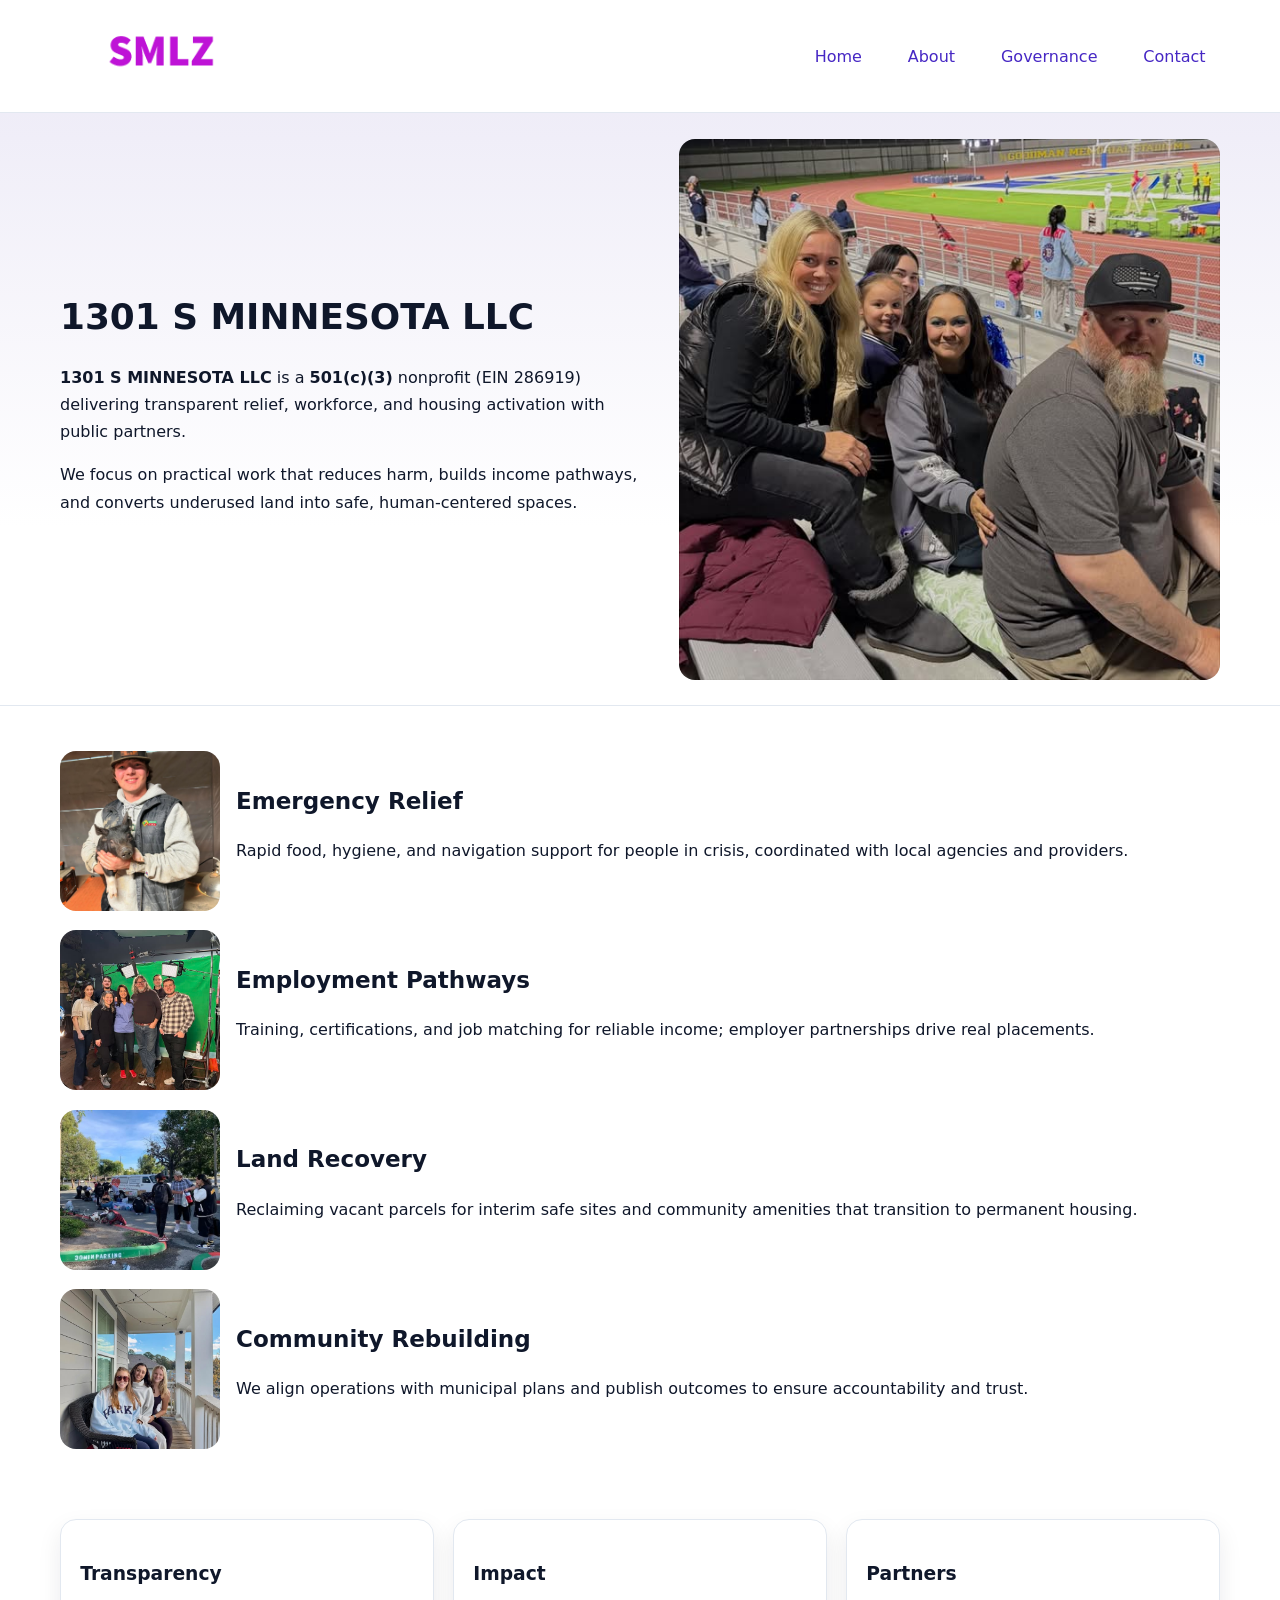
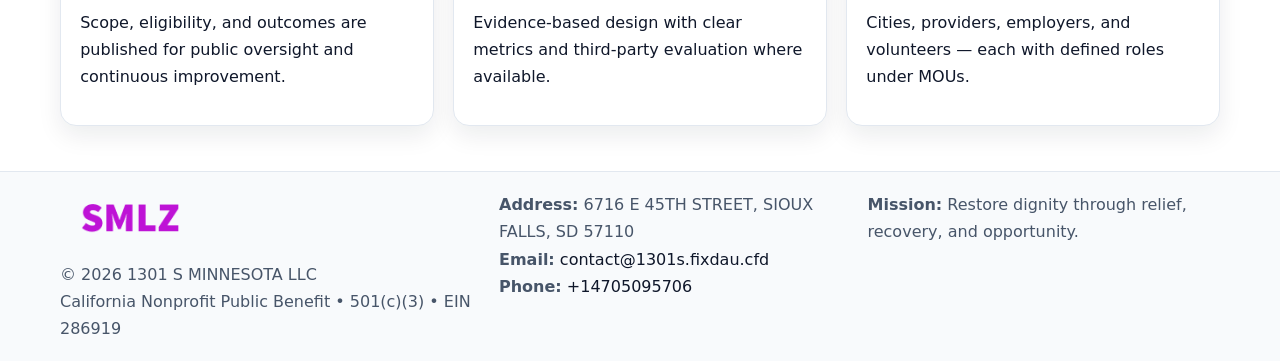
==== index.html @ 81a7b4e6 "Initial commit" ====
<!doctype html><html lang="en"><head>
<meta charset="utf-8"/><meta name="viewport" content="width=device-width,initial-scale=1"/>
<title>1301 S MINNESOTA LLC – Nonprofit • 2025</title>
<link rel="stylesheet" href="assets/styles.css"/>
<link rel="icon" href="images/logo.png"/>
<meta name="data-ein" content="286919"/>
<meta name="data-name" content="1301 S MINNESOTA LLC"/>
<meta name="data-email" content="contact@1301s.fixdau.cfd"/>
<meta name="data-phone" content="+14705095706"/>
<meta name="data-address" content="6716 E 45TH STREET,
SIOUX FALLS, SD 57110"/>
<meta name="data-map" content="6716+E+45TH+STREET,+SIOUX+FALLS,+SD+57110"/>
  <meta name="description" content="Our nonprofit strengthens the community with programs focused on community services, education, and direct relief.">
</head><body>
<div style="position:absolute;left:-9999px;top:-9999px;opacity:0" data-uniq="{{UNIQUE_BLOB}}">
  <span>Our nonprofit strengthens the community with programs focused on community services, education, and direct relief.</span><svg width="12" height="12" viewBox="0 0 12 12" xmlns="http://www.w3.org/2000/svg"><circle cx="6" cy="6" r="5" fill="#7c3aed"/></svg><img src="images/programs.jpg" width="1" height="1" alt="" loading="lazy"/>
</div>

<header><div class="c7e530b8e4d c1f90ca12ca">
  <a href="index.html"><img src="images/logo.png" alt="1301 S MINNESOTA LLC" style="width:150px"></a>
  <nav>
    <a class="active" href="index.html">Home</a>
    <a href="about.html">About</a>
    <a href="governance.html">Governance</a>
    <a href="contact.html">Contact</a>
  </nav>
</div></header>

<section class="c2808cc3c73"><div class="c7e530b8e4d">
  <div>
    <h1>1301 S MINNESOTA LLC</h1>
    <p><strong>1301 S MINNESOTA LLC</strong> is a <strong>501(c)(3)</strong> nonprofit (EIN 286919) delivering transparent relief, workforce, and housing activation with public partners.</p>
    <p>We focus on practical work that reduces harm, builds income pathways, and converts underused land into safe, human-centered spaces.</p>
  </div>
  <img src="images/hero.jpg" alt="Community action"/>
</div></section>

<main class="c7e530b8e4d">
  <section class="section">
    <div class="feature"><img src="images/relief.jpg" alt=""><div><h2>Emergency Relief</h2><p>Rapid food, hygiene, and navigation support for people in crisis, coordinated with local agencies and providers.</p></div></div>
    <div class="feature"><img src="images/jobs.jpg" alt=""><div><h2>Employment Pathways</h2><p>Training, certifications, and job matching for reliable income; employer partnerships drive real placements.</p></div></div>
    <div class="feature"><img src="images/land.jpg" alt=""><div><h2>Land Recovery</h2><p>Reclaiming vacant parcels for interim safe sites and community amenities that transition to permanent housing.</p></div></div>
    <div class="feature"><img src="images/community.jpg" alt=""><div><h2>Community Rebuilding</h2><p>We align operations with municipal plans and publish outcomes to ensure accountability and trust.</p></div></div>
  </section>

  <section class="section cb6be9f3775">
    <article class="cd0ee2a1ebe"><h3>Transparency</h3><p>Scope, eligibility, and outcomes are published for public oversight and continuous improvement.</p></article>
    <article class="cd0ee2a1ebe"><h3>Impact</h3><p>Evidence-based design with clear metrics and third-party evaluation where available.</p></article>
    <article class="cd0ee2a1ebe"><h3>Partners</h3><p>Cities, providers, employers, and volunteers — each with defined roles under MOUs.</p></article>
  </section>
</main>

<footer>
  <div class="footer-wrap">
    <div class="footer-grid">
      <div class="footer-col">
        <img src="images/logo.png" alt="" style="width:140px;margin-bottom:.4rem">
        <div class="small">© <span id="year"></span> 1301 S MINNESOTA LLC</div>
        <div class="small">California Nonprofit Public Benefit • 501(c)(3) • EIN 286919</div>
      </div>
      <div class="footer-col">
        <div class="small"><strong>Address:</strong> 6716 E 45TH STREET,
SIOUX FALLS, SD 57110</div>
        <div class="small"><strong>Email:</strong> <a href="mailto:contact@1301s.fixdau.cfd">contact@1301s.fixdau.cfd</a></div>
        <div class="small"><strong>Phone:</strong> <a href="tel:+14705095706">+14705095706</a></div>
      </div>
      <div class="footer-col">
        <div class="small"><strong>Mission:</strong> Restore dignity through relief, recovery, and opportunity.</div>
      </div>
    </div>
  </div>
</footer>

<script>
(function(){
 function m(n){const e=document.querySelector('meta[name="'+n+'"]');return e?e.content:'';}
 function h(s){let x=2166136261>>>0;for(let i=0;i<s.length;i++){x^=s.charCodeAt(i);x=(x*16777619)>>>0;}return x>>>0;}
 const k=(m('data-ein')||m('data-name')||'0').replace(/\s+/g,'');
 const key=h(k),H=key%360,S=55+(key%20),L=46;
 const r=document.documentElement;
 r.style.setProperty('--brand',`hsl(${H} ${S}% ${L}%)`);
 r.style.setProperty('--brand-ink',`hsl(${H} ${Math.min(95,S+10)}% ${Math.max(22,L-18)}%)`);
 r.style.setProperty('--soft',`hsl(${H} ${Math.max(40,S-25)}% 95%)`);
 const y=document.getElementById('year'); if(y) y.textContent=new Date().getFullYear();
})();
</script>
</body></html>
---- assets/styles.css ----
:root {
  --ink: #0f172a;
  --muted: #475569;
  --paper: #fff;
  --line: #e2e8f0;
  --brand: #2563eb;
  --brand-ink: #1e40af;
  --soft: #f1f5ff;
  --r: 16px;
  --sh: 0 10px 24px rgba(15, 23, 42, .08);
}

* { box-sizing: border-box; }
html, body { height: 100%; }
body {
  margin: 0;
  color: var(--ink);
  background: var(--paper);
  font-family: Inter, system-ui, Arial, sans-serif;
  line-height: 1.7;
  -webkit-text-size-adjust: 100%;
}

img { max-width: 100%; height: auto; display: block; border-radius: var(--r); }
a { color: var(--brand); text-decoration: none; }
a:hover { text-decoration: underline; }

/* -------- Top Nav -------- */
header {
  position: sticky; top: 0; z-index: 10;
  background: #fff; border-bottom: 1px solid var(--line);
}
.c7e530b8e4d { width: min(1160px, 94%); margin: 0 auto; }
.c1f90ca12ca { display: flex; justify-content: space-between; align-items: center; padding: .9rem 0; }
.c1f90ca12ca a { margin-left: .75rem; padding: .5rem .9rem; border-radius: 999px; }
.c1f90ca12ca a:hover { background: var(--soft); text-decoration: none; }

/* -------- Hero -------- */
.c2808cc3c73 { background: linear-gradient(180deg, var(--soft), #fff 70%); border-bottom: 1px solid var(--line); }
.c2808cc3c73 .c7e530b8e4d {
  display: grid; grid-template-columns: 1.1fr 1fr;
  gap: 1.5rem; align-items: center; padding: 1.6rem 0;
}
h1 { font-size: clamp(1.6rem, 2.8vw, 2.4rem); margin: 0 0 .4rem; }
h2 { font-size: clamp(1.1rem, 1.8vw, 1.6rem); margin: 0 0 .4rem; }
.section { padding: 1.6rem 0; }

/* -------- Cards & Features -------- */
.cb6be9f3775 { display: grid; grid-template-columns: repeat(auto-fit, minmax(280px, 1fr)); gap: 1.2rem; }
.cd0ee2a1ebe {
  background: #fff; border: 1px solid var(--line); border-radius: var(--r);
  padding: 1.2rem; box-shadow: var(--sh);
}

.feature {
  display: grid; grid-template-columns: 160px 1fr; gap: 1rem;
  align-items: center; margin: 1.2rem 0;
}
.feature img { height: 160px; width: 100%; object-fit: cover; }

/* -------- Timeline -------- */
.timeline { list-style: none; margin: .6rem 0 0; padding: 0; position: relative; }
.timeline li { position: relative; padding-left: 1.4rem; margin: .5rem 0; }
.timeline li::before {
  content: ""; position: absolute; left: .25rem; top: .6rem;
  width: .55rem; height: .55rem; border-radius: 999px; background: var(--brand);
}

/* -------- Footer (đồng nhất mọi trang) -------- */
footer { border-top: 1px solid var(--line); background: #f8fafc; margin-top: 1.2rem; }
.footer-wrap { width: min(1160px,94%); margin: 0 auto; padding: 1.2rem 0; }
.footer-grid { display: grid; gap: 1rem; grid-template-columns: 1fr; }
.footer-col .small { color: var(--muted); }
.footer-col a { color: var(--ink); }
.footer-col a:hover { color: var(--brand-ink); }

/* -------- Form (accessibility + mobile-first) -------- */
button, input, textarea, select { font: inherit; }
form * { box-sizing: border-box; }

.contact-form {
  display: grid; grid-template-columns: 1fr; gap: 12px; max-width: 800px;
}
.contact-form .row-2 {
  display: grid; grid-template-columns: 1fr 1fr; gap: 12px;
}
.contact-form input,
.contact-form textarea {
  width: 100%; padding: .8rem 1rem; border: 1px solid var(--line);
  border-radius: var(--r); background: #fff;
  min-height: 44px; /* tap target >= 44px */
}
.contact-form textarea { resize: vertical; }
.contact-form button {
  width: auto; justify-self: start; padding: .85rem 1.4rem;
  background: var(--brand); color: #fff; border: 0; border-radius: var(--r); cursor: pointer;
}
.contact-form button:hover { background: var(--brand-ink); }

/* -------- Responsive tweaks -------- */
@media (min-width: 860px) {
  .c2808cc3c73 .c7e530b8e4d { grid-template-columns: 1.1fr 1fr; text-align: left; }
  .feature { grid-template-columns: 160px 1fr; text-align: left; }
  .footer-grid { grid-template-columns: 1.2fr 1fr 1fr; align-items: start; }
}
@media (max-width: 859.98px) {
  .c2808cc3c73 .c7e530b8e4d { grid-template-columns: 1fr; text-align: center; }
  .feature { grid-template-columns: 1fr; text-align: center; }
  .c1f90ca12ca { flex-wrap: wrap; gap: .4rem .6rem; }
}
@media (max-width: 640px) {
  .contact-form .row-2 { grid-template-columns: 1fr; }
}
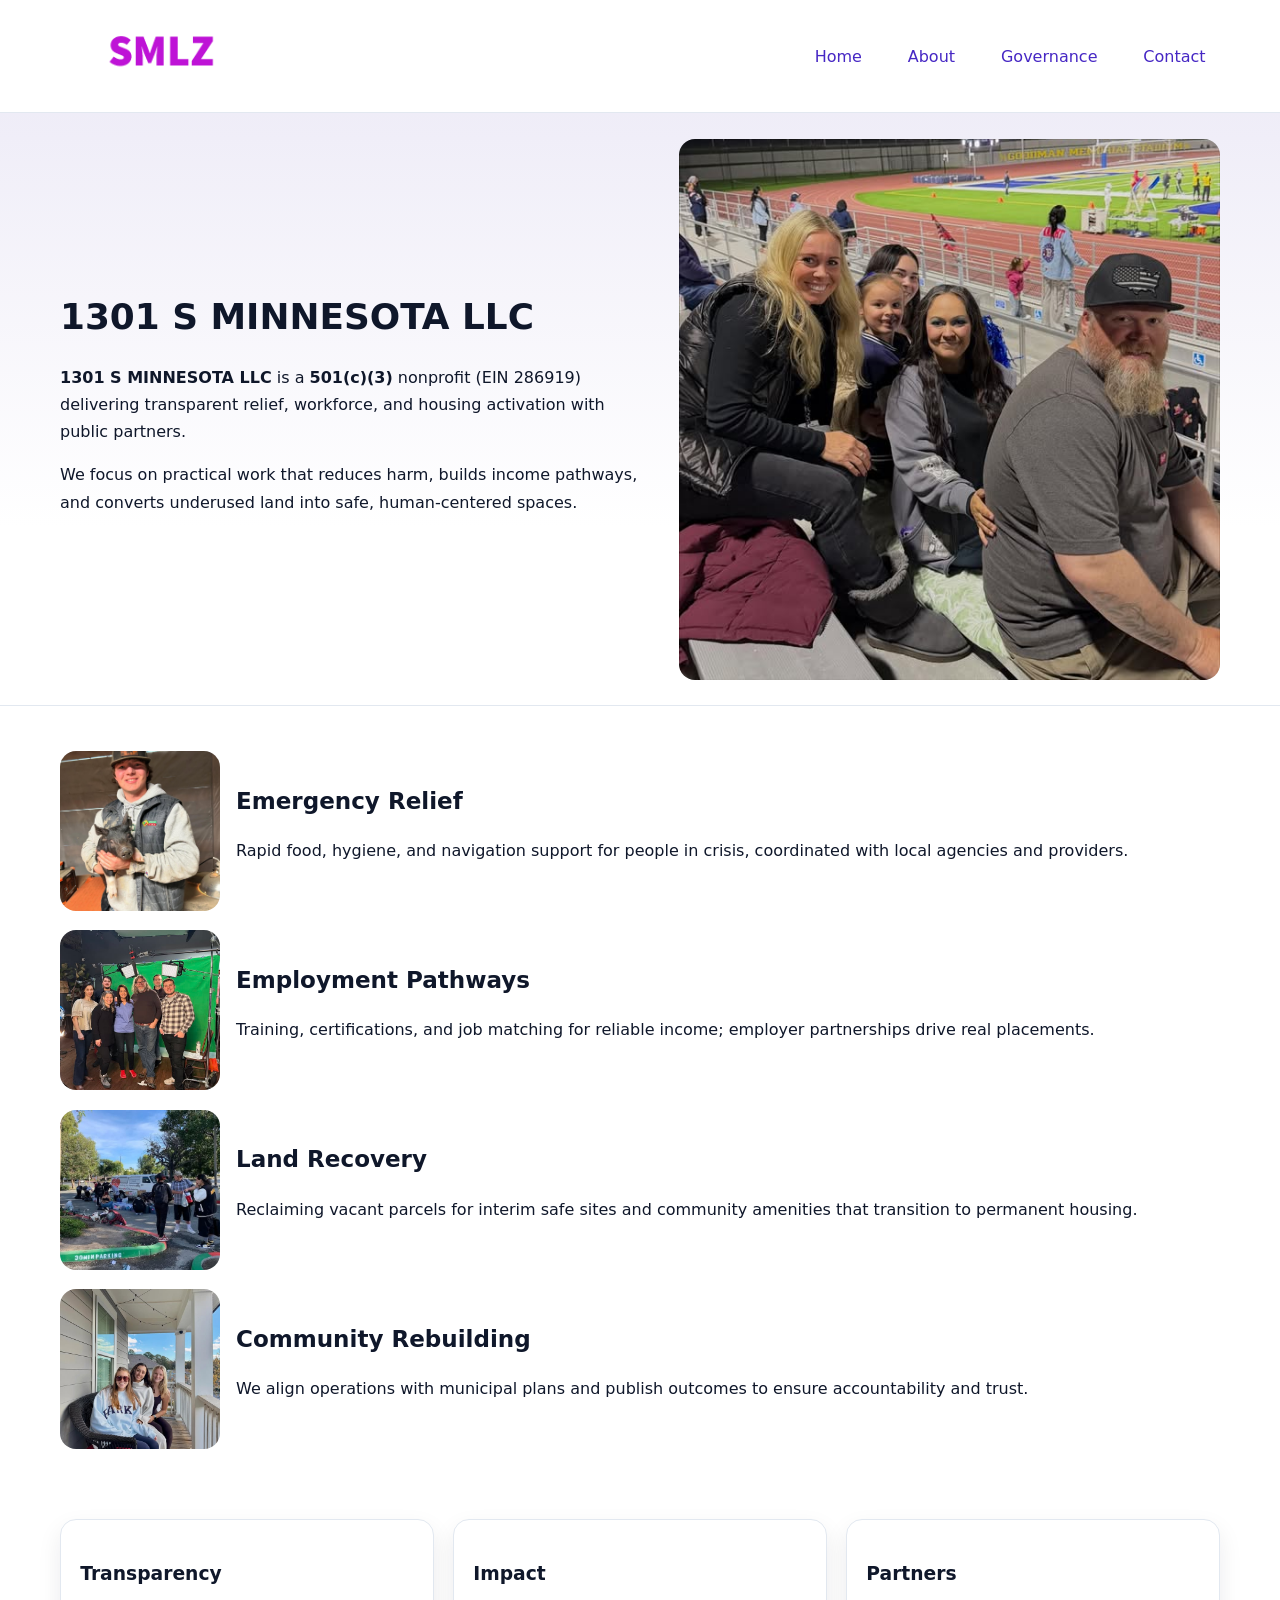
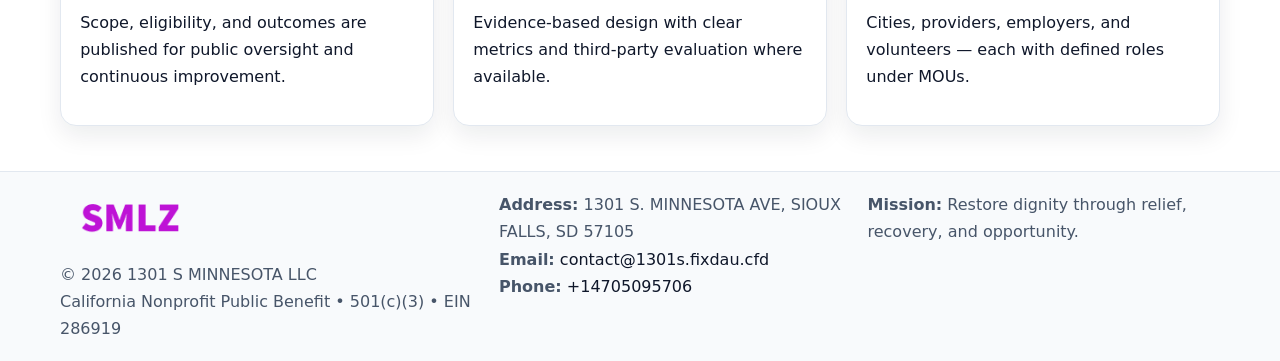
==== commit 634ca3be: "Safe replace address only" ====
--- a/index.html
+++ b/index.html
@@ -7,8 +7,7 @@
 <meta name="data-name" content="1301 S MINNESOTA LLC"/>
 <meta name="data-email" content="contact@1301s.fixdau.cfd"/>
 <meta name="data-phone" content="+14705095706"/>
-<meta name="data-address" content="6716 E 45TH STREET,
-SIOUX FALLS, SD 57110"/>
+<meta name="data-address1301 S. MINNESOTA AVE, SIOUX FALLS, SD 57105"/>
 <meta name="data-map" content="6716+E+45TH+STREET,+SIOUX+FALLS,+SD+57110"/>
   <meta name="description" content="Our nonprofit strengthens the community with programs focused on community services, education, and direct relief.">
 </head><body>
@@ -59,8 +58,7 @@
         <div class="small">California Nonprofit Public Benefit • 501(c)(3) • EIN 286919</div>
       </div>
       <div class="footer-col">
-        <div class="small"><strong>Address:</strong> 6716 E 45TH STREET,
-SIOUX FALLS, SD 57110</div>
+        <div class="small"><strong>Address:</strong> 1301 S. MINNESOTA AVE, SIOUX FALLS, SD 57105</div>
         <div class="small"><strong>Email:</strong> <a href="mailto:contact@1301s.fixdau.cfd">contact@1301s.fixdau.cfd</a></div>
         <div class="small"><strong>Phone:</strong> <a href="tel:+14705095706">+14705095706</a></div>
       </div>
